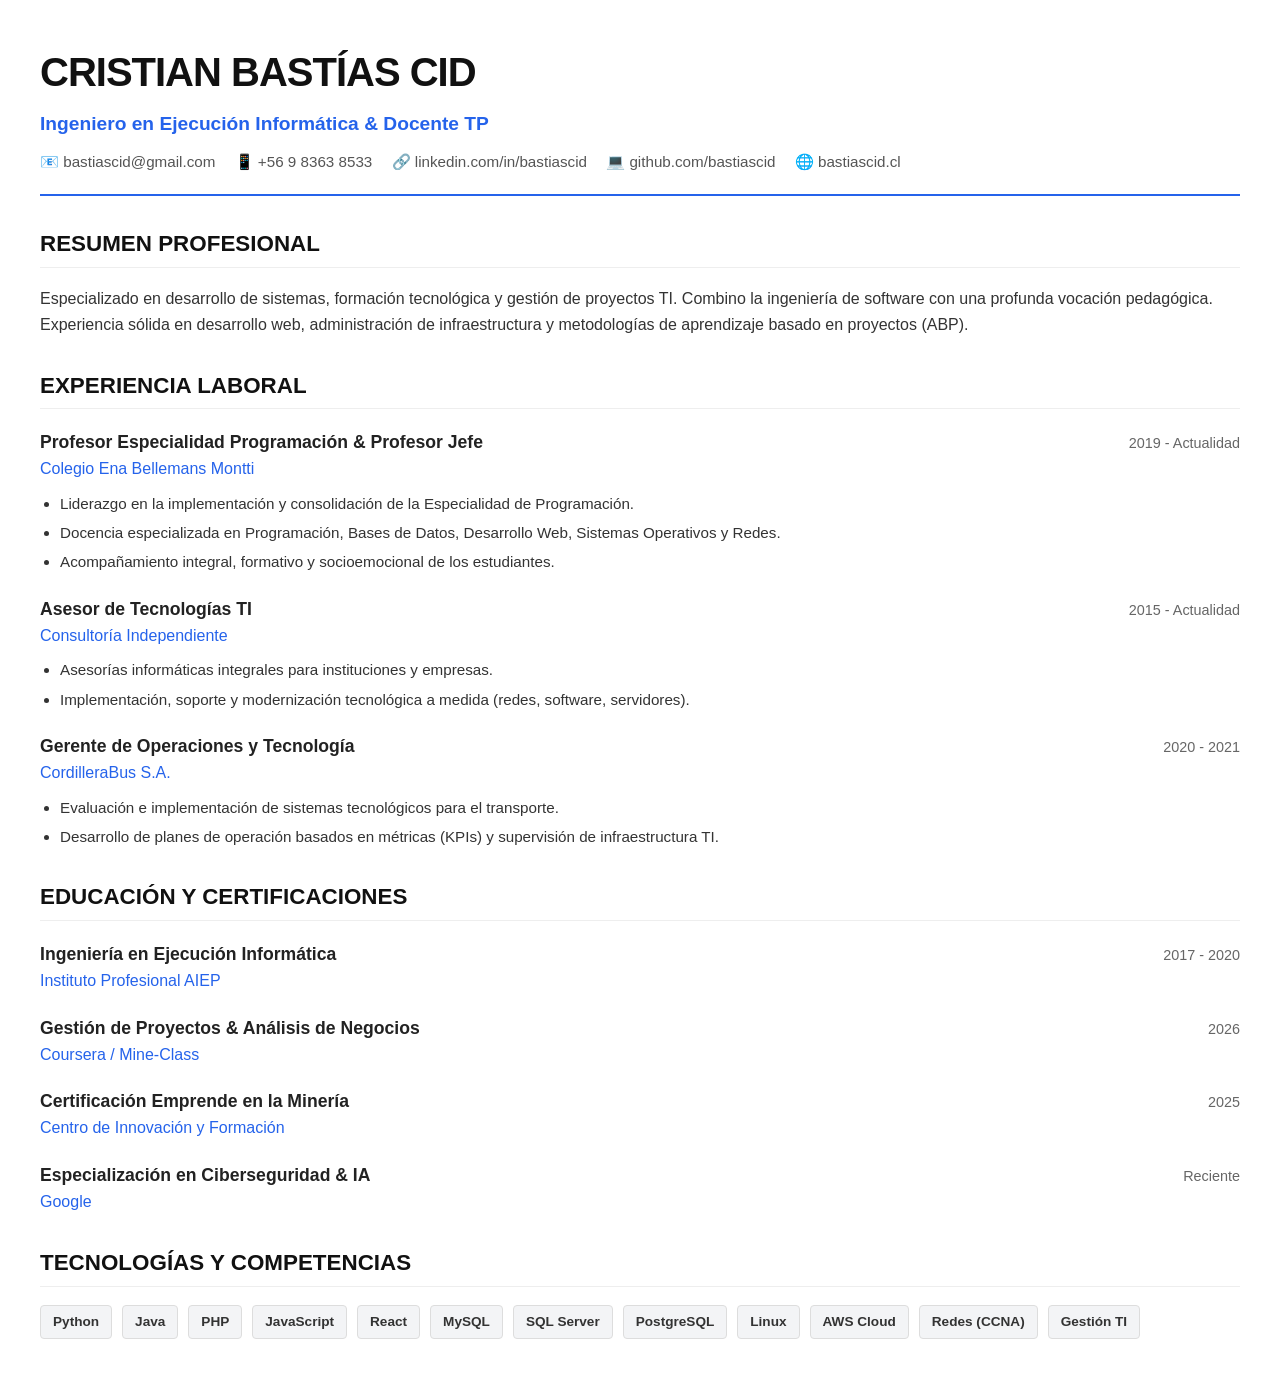
==== cv.html @ 073fc1a0 "Color Editorial Vibrante, CV Autogenerado PDF nativo y actualización certificaciones" ====
<!DOCTYPE html>
<html lang="es">
<head>
    <meta charset="UTF-8">
    <title>CV - Cristian Bastías Cid</title>
    <style>
        body { font-family: 'Helvetica Neue', Helvetica, Arial, sans-serif; color: #333; line-height: 1.6; margin: 0; padding: 40px; background: #FFF; }
        .header { border-bottom: 2px solid #2563EB; padding-bottom: 20px; margin-bottom: 30px; }
        h1 { margin: 0; font-size: 2.5rem; color: #111; text-transform: uppercase; letter-spacing: -1px; }
        .subtitle { font-size: 1.2rem; color: #2563EB; font-weight: bold; margin-top: 5px; }
        .contact-info { margin-top: 10px; font-size: 0.95rem; color: #555; }
        .contact-info span { margin-right: 15px; }
        h2 { color: #111; border-bottom: 1px solid #EEE; padding-bottom: 5px; margin-top: 30px; font-size: 1.4rem; text-transform: uppercase; }
        .job { margin-bottom: 20px; }
        .job-header { display: flex; justify-content: space-between; align-items: baseline; }
        .job-title { font-weight: bold; font-size: 1.1rem; color: #222; margin: 0; }
        .job-company { color: #2563EB; font-weight: 500; }
        .job-date { font-size: 0.9rem; color: #666; }
        ul { margin-top: 10px; padding-left: 20px; }
        li { margin-bottom: 5px; font-size: 0.95rem; }
        .skills { display: flex; flex-wrap: wrap; gap: 10px; margin-top: 15px; }
        .skill-tag { background: #F3F4F6; padding: 5px 12px; border-radius: 4px; font-size: 0.85rem; font-weight: bold; color: #333; border: 1px solid #DDD; }
    </style>
</head>
<body>
    <div class="header">
        <h1>Cristian Bastías Cid</h1>
        <div class="subtitle">Ingeniero en Ejecución Informática & Docente TP</div>
        <div class="contact-info">
            <span>📧 bastiascid@gmail.com</span>
            <span>📱 +56 9 8363 8533</span>
            <span>🔗 linkedin.com/in/bastiascid</span>
            <span>💻 github.com/bastiascid</span>
            <span>🌐 bastiascid.cl</span>
        </div>
    </div>

    <h2>Resumen Profesional</h2>
    <p>Especializado en desarrollo de sistemas, formación tecnológica y gestión de proyectos TI. Combino la ingeniería de software con una profunda vocación pedagógica. Experiencia sólida en desarrollo web, administración de infraestructura y metodologías de aprendizaje basado en proyectos (ABP).</p>

    <h2>Experiencia Laboral</h2>
    
    <div class="job">
        <div class="job-header">
            <h3 class="job-title">Profesor Especialidad Programación & Profesor Jefe</h3>
            <span class="job-date">2019 - Actualidad</span>
        </div>
        <div class="job-company">Colegio Ena Bellemans Montti</div>
        <ul>
            <li>Liderazgo en la implementación y consolidación de la Especialidad de Programación.</li>
            <li>Docencia especializada en Programación, Bases de Datos, Desarrollo Web, Sistemas Operativos y Redes.</li>
            <li>Acompañamiento integral, formativo y socioemocional de los estudiantes.</li>
        </ul>
    </div>

    <div class="job">
        <div class="job-header">
            <h3 class="job-title">Asesor de Tecnologías TI</h3>
            <span class="job-date">2015 - Actualidad</span>
        </div>
        <div class="job-company">Consultoría Independiente</div>
        <ul>
            <li>Asesorías informáticas integrales para instituciones y empresas.</li>
            <li>Implementación, soporte y modernización tecnológica a medida (redes, software, servidores).</li>
        </ul>
    </div>

    <div class="job">
        <div class="job-header">
            <h3 class="job-title">Gerente de Operaciones y Tecnología</h3>
            <span class="job-date">2020 - 2021</span>
        </div>
        <div class="job-company">CordilleraBus S.A.</div>
        <ul>
            <li>Evaluación e implementación de sistemas tecnológicos para el transporte.</li>
            <li>Desarrollo de planes de operación basados en métricas (KPIs) y supervisión de infraestructura TI.</li>
        </ul>
    </div>

    <h2>Educación y Certificaciones</h2>
    <div class="job">
        <div class="job-header">
            <h3 class="job-title">Ingeniería en Ejecución Informática</h3>
            <span class="job-date">2017 - 2020</span>
        </div>
        <div class="job-company">Instituto Profesional AIEP</div>
    </div>
    <div class="job">
        <div class="job-header">
            <h3 class="job-title">Gestión de Proyectos & Análisis de Negocios</h3>
            <span class="job-date">2026</span>
        </div>
        <div class="job-company">Coursera / Mine-Class</div>
    </div>
    <div class="job">
        <div class="job-header">
            <h3 class="job-title">Certificación Emprende en la Minería</h3>
            <span class="job-date">2025</span>
        </div>
        <div class="job-company">Centro de Innovación y Formación</div>
    </div>
    <div class="job">
        <div class="job-header">
            <h3 class="job-title">Especialización en Ciberseguridad & IA</h3>
            <span class="job-date">Reciente</span>
        </div>
        <div class="job-company">Google</div>
    </div>

    <h2>Tecnologías y Competencias</h2>
    <div class="skills">
        <span class="skill-tag">Python</span>
        <span class="skill-tag">Java</span>
        <span class="skill-tag">PHP</span>
        <span class="skill-tag">JavaScript</span>
        <span class="skill-tag">React</span>
        <span class="skill-tag">MySQL</span>
        <span class="skill-tag">SQL Server</span>
        <span class="skill-tag">PostgreSQL</span>
        <span class="skill-tag">Linux</span>
        <span class="skill-tag">AWS Cloud</span>
        <span class="skill-tag">Redes (CCNA)</span>
        <span class="skill-tag">Gestión TI</span>
    </div>
</body>
</html>
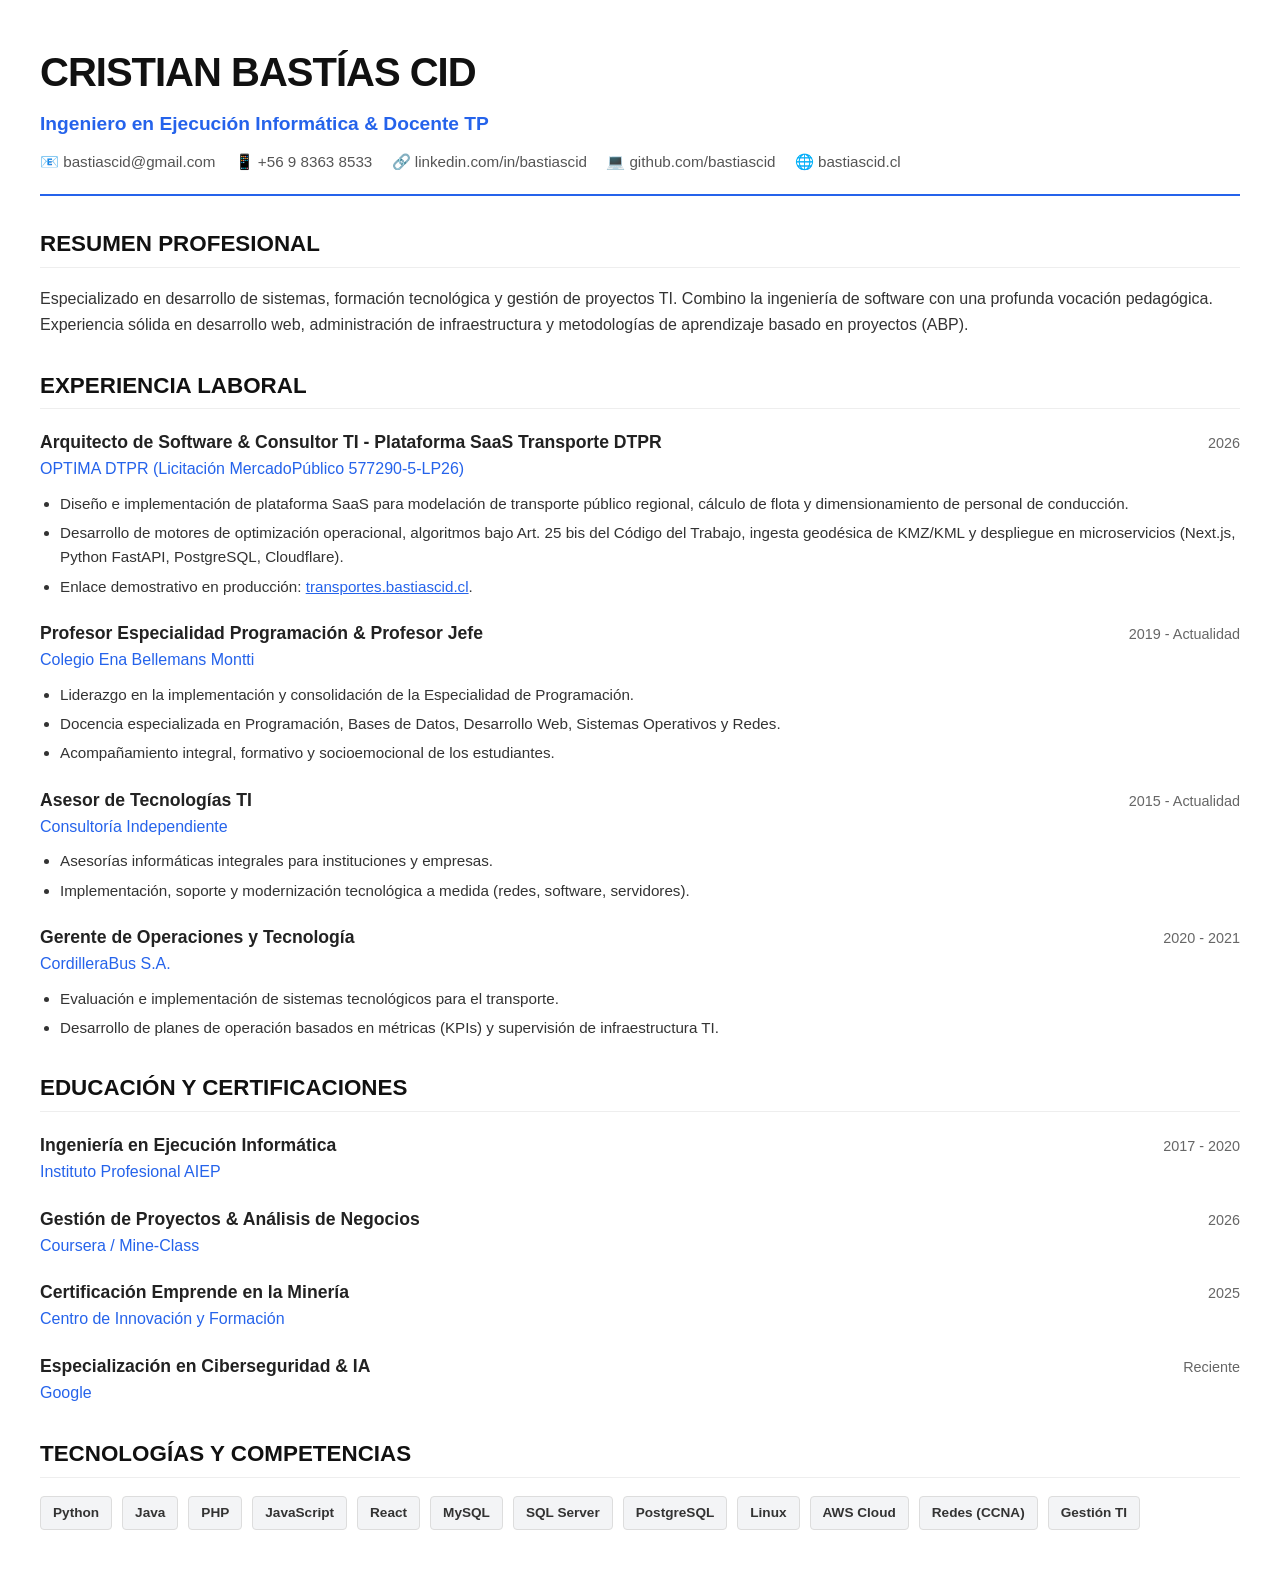
==== commit 934042d4: "feat: add OPTIMA DTPR SaaS transport platform to portfolio and CV" ====
--- a/cv.html
+++ b/cv.html
@@ -40,6 +40,19 @@
 
     <h2>Experiencia Laboral</h2>
     
+    <div class="job">
+        <div class="job-header">
+            <h3 class="job-title">Arquitecto de Software & Consultor TI - Plataforma SaaS Transporte DTPR</h3>
+            <span class="job-date">2026</span>
+        </div>
+        <div class="job-company">OPTIMA DTPR (Licitación MercadoPúblico 577290-5-LP26)</div>
+        <ul>
+            <li>Diseño e implementación de plataforma SaaS para modelación de transporte público regional, cálculo de flota y dimensionamiento de personal de conducción.</li>
+            <li>Desarrollo de motores de optimización operacional, algoritmos bajo Art. 25 bis del Código del Trabajo, ingesta geodésica de KMZ/KML y despliegue en microservicios (Next.js, Python FastAPI, PostgreSQL, Cloudflare).</li>
+            <li>Enlace demostrativo en producción: <a href="https://transportes.bastiascid.cl" target="_blank" style="color: #2563EB;">transportes.bastiascid.cl</a>.</li>
+        </ul>
+    </div>
+
     <div class="job">
         <div class="job-header">
             <h3 class="job-title">Profesor Especialidad Programación & Profesor Jefe</h3>
